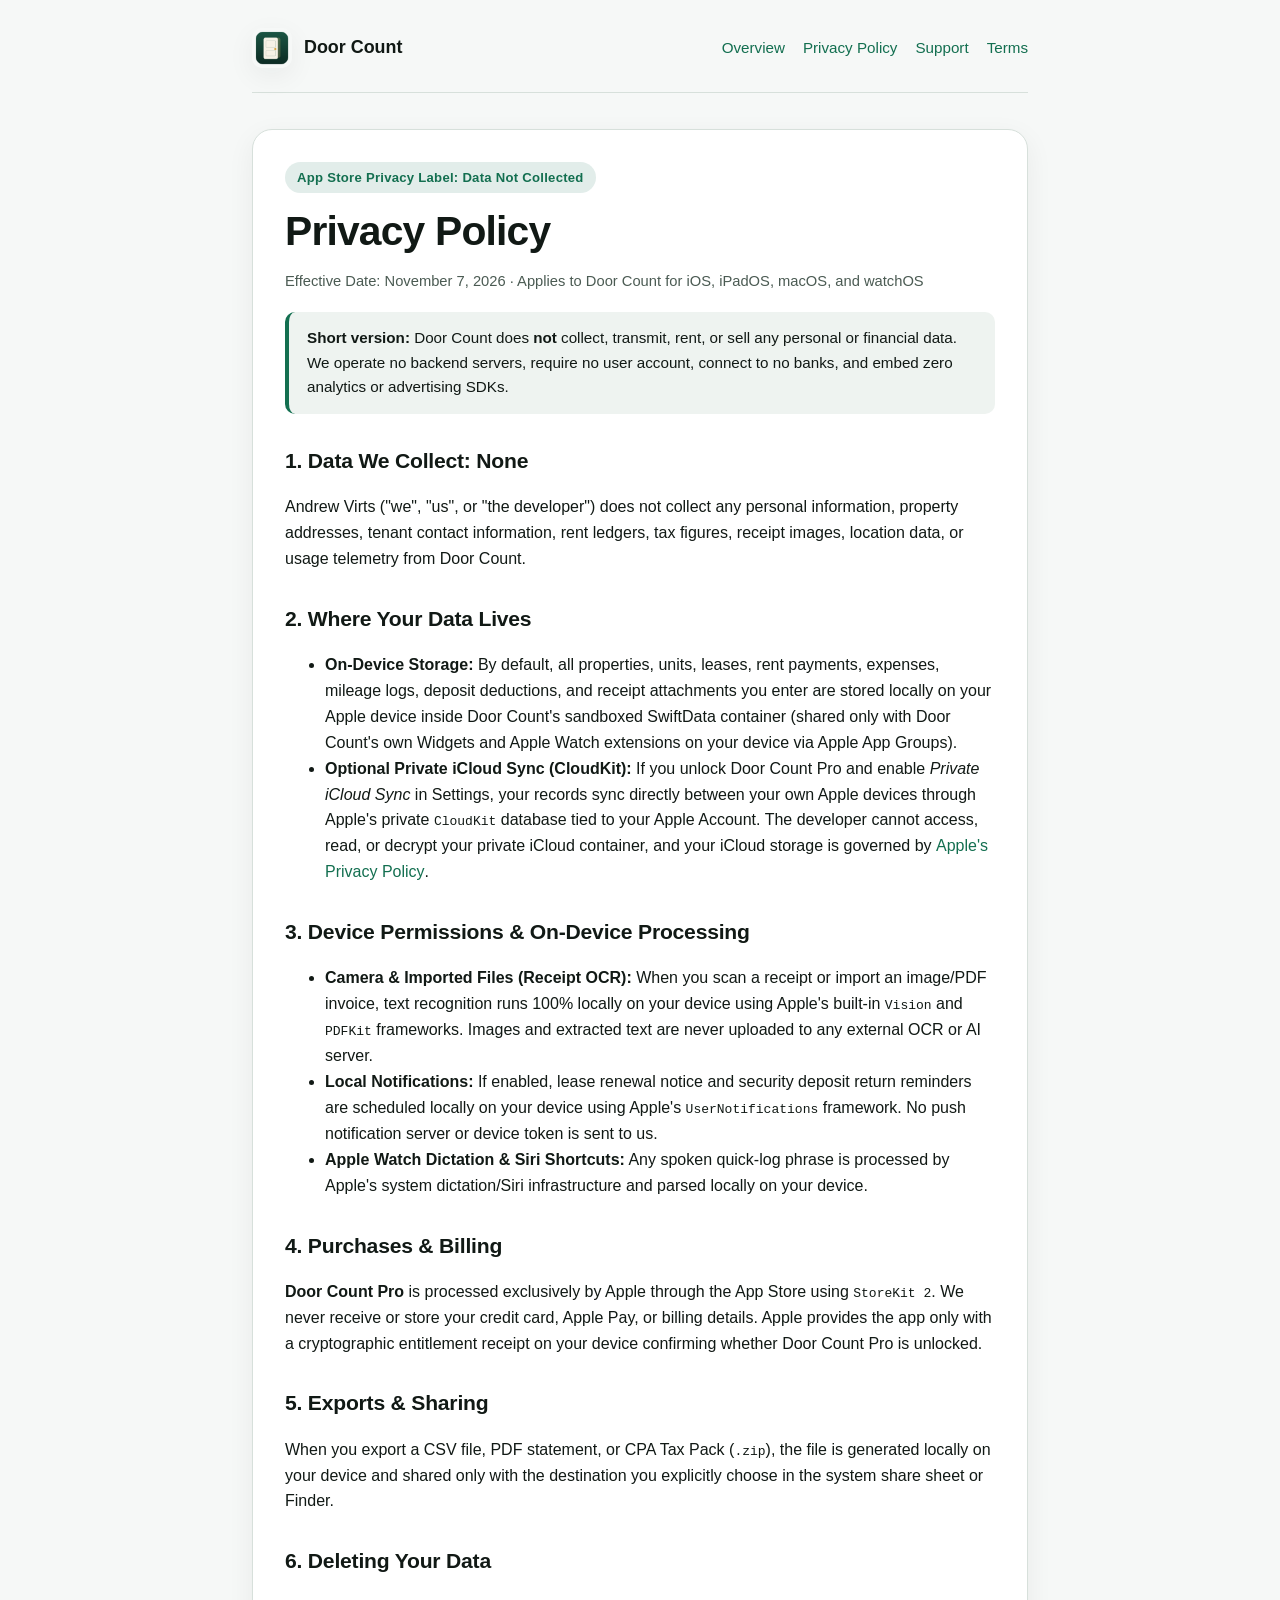
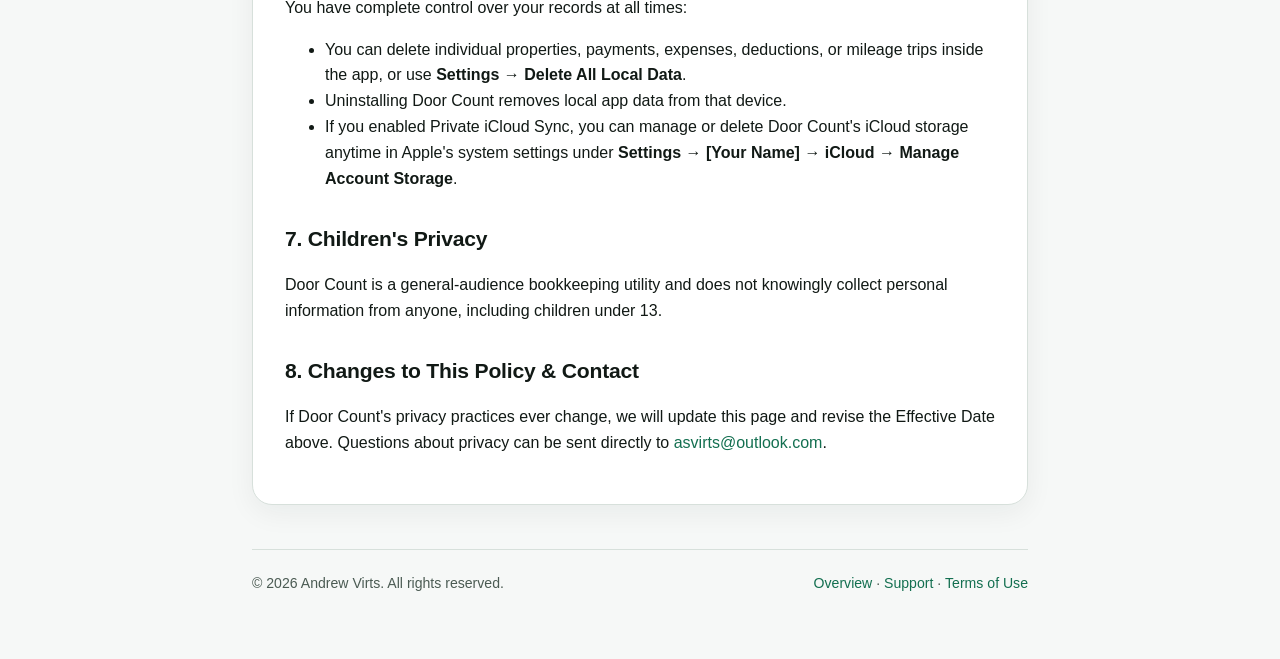
==== privacy.html @ 759b2ec0 "Publish Door Count privacy, support, terms & overview pages" ====
<!DOCTYPE html>
<html lang="en">
<head>
  <meta charset="utf-8">
  <meta name="viewport" content="width=device-width, initial-scale=1">
  <title>Privacy Policy — Door Count</title>
  <meta name="description" content="Privacy Policy for Door Count: Landlord &amp; Taxes on iPhone, iPad, Mac, and Apple Watch. Data Not Collected.">
  <link rel="icon" type="image/png" href="./app-icon.png">
  <link rel="stylesheet" href="./styles.css">
</head>
<body>
  <div class="container">
    <header class="nav">
      <a class="brand" href="./index.html">
        <img src="./app-icon.png" alt="Door Count app icon">
        <span>Door Count</span>
      </a>
      <nav class="links" aria-label="Primary">
        <a href="./index.html">Overview</a>
        <a href="./privacy.html">Privacy Policy</a>
        <a href="./support.html">Support</a>
        <a href="./terms.html">Terms</a>
      </nav>
    </header>

    <article class="prose">
      <span class="badge">App Store Privacy Label: Data Not Collected</span>
      <h1>Privacy Policy</h1>
      <p class="muted">Effective Date: November 7, 2026 · Applies to Door Count for iOS, iPadOS, macOS, and watchOS</p>

      <div class="callout">
        <strong>Short version:</strong> Door Count does <strong>not</strong> collect, transmit, rent, or sell any personal or financial data. We operate no backend servers, require no user account, connect to no banks, and embed zero analytics or advertising SDKs.
      </div>

      <h2>1. Data We Collect: None</h2>
      <p>
        Andrew Virts ("we", "us", or "the developer") does not collect any personal information, property addresses, tenant contact information, rent ledgers, tax figures, receipt images, location data, or usage telemetry from Door Count.
      </p>

      <h2>2. Where Your Data Lives</h2>
      <ul>
        <li><strong>On-Device Storage:</strong> By default, all properties, units, leases, rent payments, expenses, mileage logs, deposit deductions, and receipt attachments you enter are stored locally on your Apple device inside Door Count's sandboxed SwiftData container (shared only with Door Count's own Widgets and Apple Watch extensions on your device via Apple App Groups).</li>
        <li><strong>Optional Private iCloud Sync (CloudKit):</strong> If you unlock Door Count Pro and enable <em>Private iCloud Sync</em> in Settings, your records sync directly between your own Apple devices through Apple's private <code>CloudKit</code> database tied to your Apple Account. The developer cannot access, read, or decrypt your private iCloud container, and your iCloud storage is governed by <a href="https://www.apple.com/legal/privacy/" rel="noopener noreferrer">Apple's Privacy Policy</a>.</li>
      </ul>

      <h2>3. Device Permissions &amp; On-Device Processing</h2>
      <ul>
        <li><strong>Camera &amp; Imported Files (Receipt OCR):</strong> When you scan a receipt or import an image/PDF invoice, text recognition runs 100% locally on your device using Apple's built-in <code>Vision</code> and <code>PDFKit</code> frameworks. Images and extracted text are never uploaded to any external OCR or AI server.</li>
        <li><strong>Local Notifications:</strong> If enabled, lease renewal notice and security deposit return reminders are scheduled locally on your device using Apple's <code>UserNotifications</code> framework. No push notification server or device token is sent to us.</li>
        <li><strong>Apple Watch Dictation &amp; Siri Shortcuts:</strong> Any spoken quick-log phrase is processed by Apple's system dictation/Siri infrastructure and parsed locally on your device.</li>
      </ul>

      <h2>4. Purchases &amp; Billing</h2>
      <p>
        <strong>Door Count Pro</strong> is processed exclusively by Apple through the App Store using <code>StoreKit 2</code>. We never receive or store your credit card, Apple Pay, or billing details. Apple provides the app only with a cryptographic entitlement receipt on your device confirming whether Door Count Pro is unlocked.
      </p>

      <h2>5. Exports &amp; Sharing</h2>
      <p>
        When you export a CSV file, PDF statement, or CPA Tax Pack (<code>.zip</code>), the file is generated locally on your device and shared only with the destination you explicitly choose in the system share sheet or Finder.
      </p>

      <h2>6. Deleting Your Data</h2>
      <p>
        You have complete control over your records at all times:
      </p>
      <ul>
        <li>You can delete individual properties, payments, expenses, deductions, or mileage trips inside the app, or use <strong>Settings → Delete All Local Data</strong>.</li>
        <li>Uninstalling Door Count removes local app data from that device.</li>
        <li>If you enabled Private iCloud Sync, you can manage or delete Door Count's iCloud storage anytime in Apple's system settings under <strong>Settings → [Your Name] → iCloud → Manage Account Storage</strong>.</li>
      </ul>

      <h2>7. Children's Privacy</h2>
      <p>
        Door Count is a general-audience bookkeeping utility and does not knowingly collect personal information from anyone, including children under 13.
      </p>

      <h2>8. Changes to This Policy &amp; Contact</h2>
      <p>
        If Door Count's privacy practices ever change, we will update this page and revise the Effective Date above. Questions about privacy can be sent directly to <a href="mailto:asvirts@outlook.com?subject=Door%20Count%20Privacy">asvirts@outlook.com</a>.
      </p>
    </article>

    <footer>
      <span>&copy; 2026 Andrew Virts. All rights reserved.</span>
      <span>
        <a href="./index.html">Overview</a> ·
        <a href="./support.html">Support</a> ·
        <a href="./terms.html">Terms of Use</a>
      </span>
    </footer>
  </div>
</body>
</html>
---- styles.css ----
:root {
  color-scheme: light dark;
  --bg: #f6f8f7;
  --surface: #ffffff;
  --surface-muted: #eef3f0;
  --border: #d7e0db;
  --text: #111915;
  --text-muted: #4b5b53;
  --emerald: #136f50;
  --emerald-soft: rgba(19, 111, 80, 0.12);
  --brass: #b7791f;
  --shadow: 0 8px 28px rgba(13, 36, 26, 0.06);
}

@media (prefers-color-scheme: dark) {
  :root {
    --bg: #0c120f;
    --surface: #141d19;
    --surface-muted: #1b2721;
    --border: #26362e;
    --text: #edf3ef;
    --text-muted: #9cb0a5;
    --emerald: #34b385;
    --emerald-soft: rgba(52, 179, 133, 0.16);
    --brass: #e4a84b;
    --shadow: 0 10px 32px rgba(0, 0, 0, 0.35);
  }
}

* {
  box-sizing: border-box;
}

body {
  margin: 0;
  font-family: -apple-system, BlinkMacSystemFont, "SF Pro Text", "Segoe UI", Roboto, Helvetica, Arial, sans-serif;
  background: var(--bg);
  color: var(--text);
  line-height: 1.62;
  -webkit-font-smoothing: antialiased;
}

a {
  color: var(--emerald);
  text-decoration: none;
  font-weight: 500;
}

a:hover {
  text-decoration: underline;
}

.container {
  max-width: 820px;
  margin: 0 auto;
  padding: 28px 22px 64px;
}

header.nav {
  display: flex;
  align-items: center;
  justify-content: space-between;
  gap: 16px;
  padding-bottom: 24px;
  border-bottom: 1px solid var(--border);
  margin-bottom: 36px;
  flex-wrap: wrap;
}

.brand {
  display: flex;
  align-items: center;
  gap: 12px;
  color: var(--text);
  font-weight: 700;
  font-size: 1.12rem;
}

.brand:hover {
  text-decoration: none;
}

.brand img {
  width: 40px;
  height: 40px;
  border-radius: 10px;
  box-shadow: var(--shadow);
}

nav.links {
  display: flex;
  gap: 18px;
  flex-wrap: wrap;
  font-size: 0.95rem;
}

.hero {
  background: var(--surface);
  border: 1px solid var(--border);
  border-radius: 22px;
  padding: 36px 32px;
  box-shadow: var(--shadow);
  margin-bottom: 28px;
}

.badge {
  display: inline-block;
  background: var(--emerald-soft);
  color: var(--emerald);
  font-weight: 600;
  font-size: 0.82rem;
  letter-spacing: 0.02em;
  padding: 5px 12px;
  border-radius: 999px;
  margin-bottom: 14px;
}

h1 {
  font-size: clamp(1.85rem, 4vw, 2.55rem);
  line-height: 1.18;
  letter-spacing: -0.02em;
  margin: 0 0 12px;
}

h2 {
  font-size: 1.32rem;
  letter-spacing: -0.01em;
  margin: 30px 0 10px;
}

h3 {
  font-size: 1.06rem;
  margin: 20px 0 6px;
}

p.lead {
  font-size: 1.12rem;
  color: var(--text-muted);
  margin: 0 0 22px;
}

.grid {
  display: grid;
  grid-template-columns: repeat(auto-fit, minmax(235px, 1fr));
  gap: 16px;
  margin: 24px 0;
}

.card {
  background: var(--surface);
  border: 1px solid var(--border);
  border-radius: 16px;
  padding: 22px;
  box-shadow: var(--shadow);
}

.card h3 {
  margin-top: 0;
}

.card p {
  margin-bottom: 0;
  color: var(--text-muted);
  font-size: 0.95rem;
}

.prose {
  background: var(--surface);
  border: 1px solid var(--border);
  border-radius: 20px;
  padding: 32px;
  box-shadow: var(--shadow);
}

.prose p,
.prose li {
  color: var(--text);
}

.prose .muted {
  color: var(--text-muted);
  font-size: 0.92rem;
}

.callout {
  background: var(--surface-muted);
  border-left: 4px solid var(--emerald);
  padding: 14px 18px;
  border-radius: 10px;
  margin: 18px 0;
  font-size: 0.95rem;
}

table {
  width: 100%;
  border-collapse: collapse;
  margin: 18px 0;
  font-size: 0.94rem;
}

th,
td {
  text-align: left;
  padding: 11px 12px;
  border-bottom: 1px solid var(--border);
}

th {
  font-weight: 600;
  color: var(--text-muted);
}

footer {
  margin-top: 44px;
  padding-top: 22px;
  border-top: 1px solid var(--border);
  display: flex;
  justify-content: space-between;
  flex-wrap: wrap;
  gap: 12px;
  font-size: 0.88rem;
  color: var(--text-muted);
}
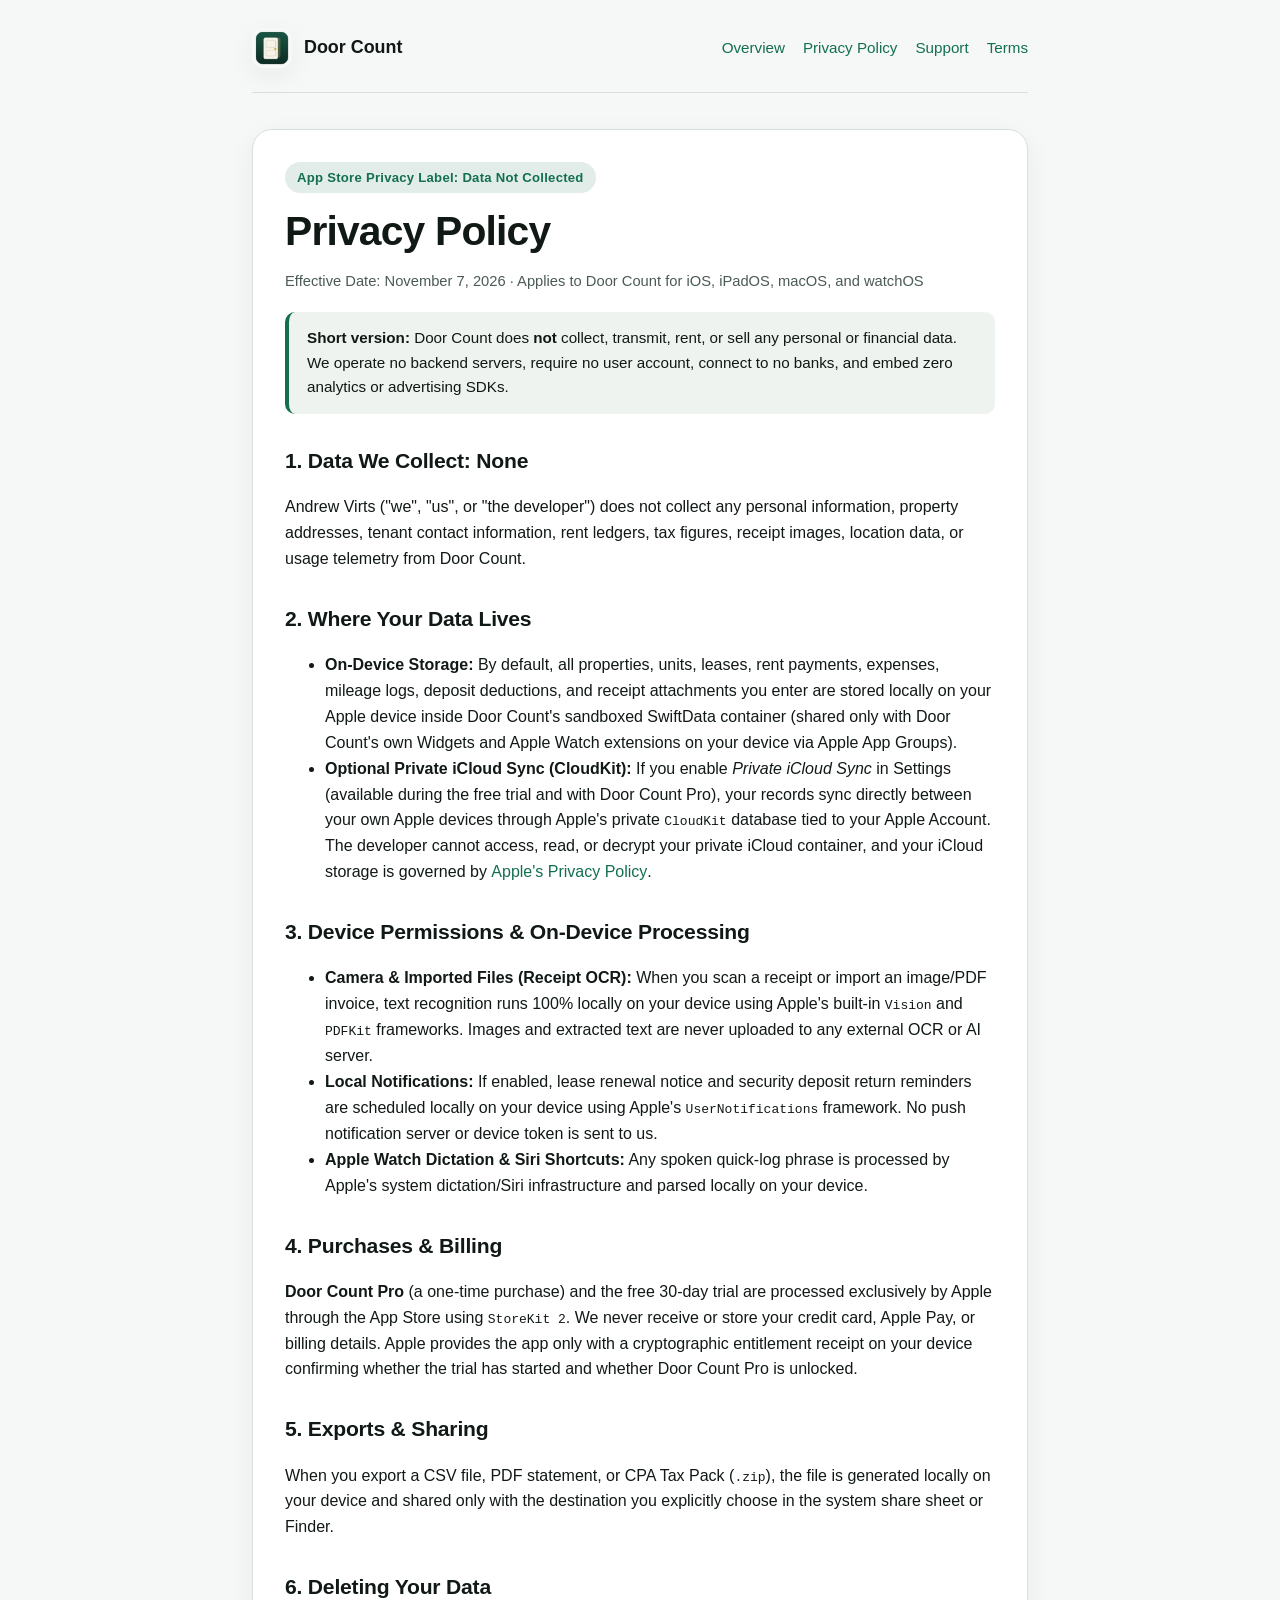
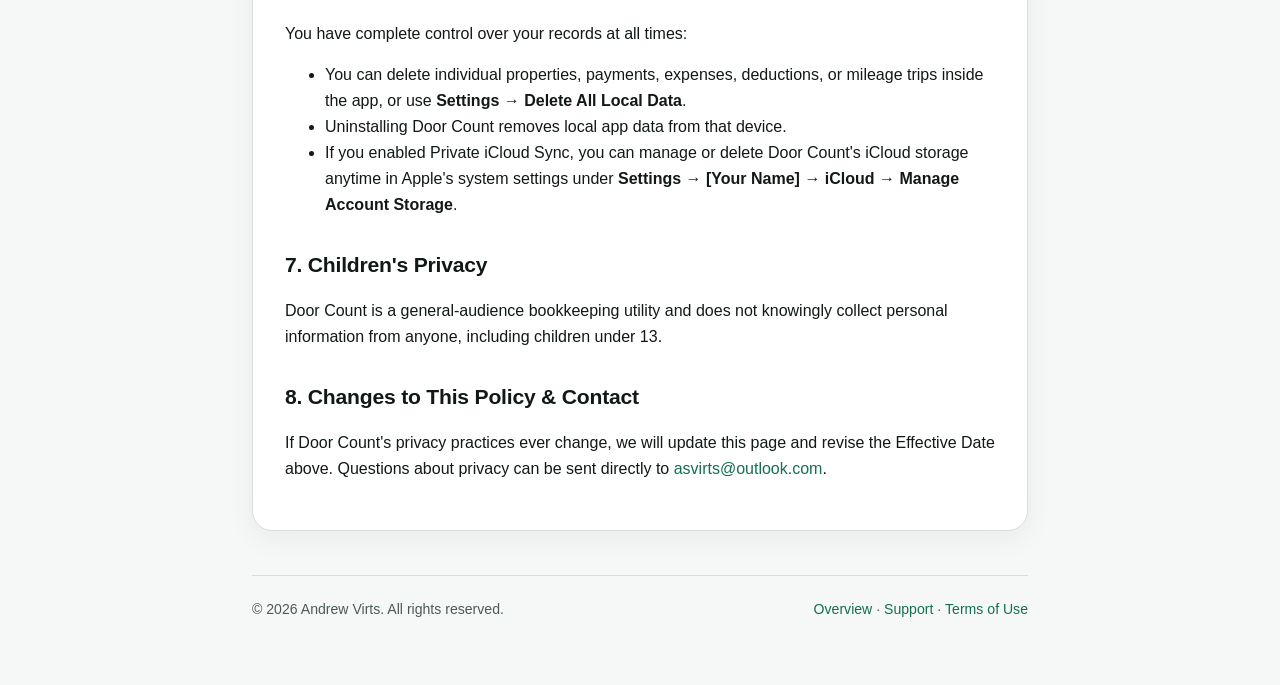
==== commit 9c20255f: "Update pages for the 30-day trial and one-time purchase Replaces the free tier and $29.99/year subsc" ====
--- a/privacy.html
+++ b/privacy.html
@@ -40,7 +40,7 @@
       <h2>2. Where Your Data Lives</h2>
       <ul>
         <li><strong>On-Device Storage:</strong> By default, all properties, units, leases, rent payments, expenses, mileage logs, deposit deductions, and receipt attachments you enter are stored locally on your Apple device inside Door Count's sandboxed SwiftData container (shared only with Door Count's own Widgets and Apple Watch extensions on your device via Apple App Groups).</li>
-        <li><strong>Optional Private iCloud Sync (CloudKit):</strong> If you unlock Door Count Pro and enable <em>Private iCloud Sync</em> in Settings, your records sync directly between your own Apple devices through Apple's private <code>CloudKit</code> database tied to your Apple Account. The developer cannot access, read, or decrypt your private iCloud container, and your iCloud storage is governed by <a href="https://www.apple.com/legal/privacy/" rel="noopener noreferrer">Apple's Privacy Policy</a>.</li>
+        <li><strong>Optional Private iCloud Sync (CloudKit):</strong> If you enable <em>Private iCloud Sync</em> in Settings (available during the free trial and with Door Count Pro), your records sync directly between your own Apple devices through Apple's private <code>CloudKit</code> database tied to your Apple Account. The developer cannot access, read, or decrypt your private iCloud container, and your iCloud storage is governed by <a href="https://www.apple.com/legal/privacy/" rel="noopener noreferrer">Apple's Privacy Policy</a>.</li>
       </ul>
 
       <h2>3. Device Permissions &amp; On-Device Processing</h2>
@@ -52,7 +52,7 @@
 
       <h2>4. Purchases &amp; Billing</h2>
       <p>
-        <strong>Door Count Pro</strong> is processed exclusively by Apple through the App Store using <code>StoreKit 2</code>. We never receive or store your credit card, Apple Pay, or billing details. Apple provides the app only with a cryptographic entitlement receipt on your device confirming whether Door Count Pro is unlocked.
+        <strong>Door Count Pro</strong> (a one-time purchase) and the free 30-day trial are processed exclusively by Apple through the App Store using <code>StoreKit 2</code>. We never receive or store your credit card, Apple Pay, or billing details. Apple provides the app only with a cryptographic entitlement receipt on your device confirming whether the trial has started and whether Door Count Pro is unlocked.
       </p>
 
       <h2>5. Exports &amp; Sharing</h2>
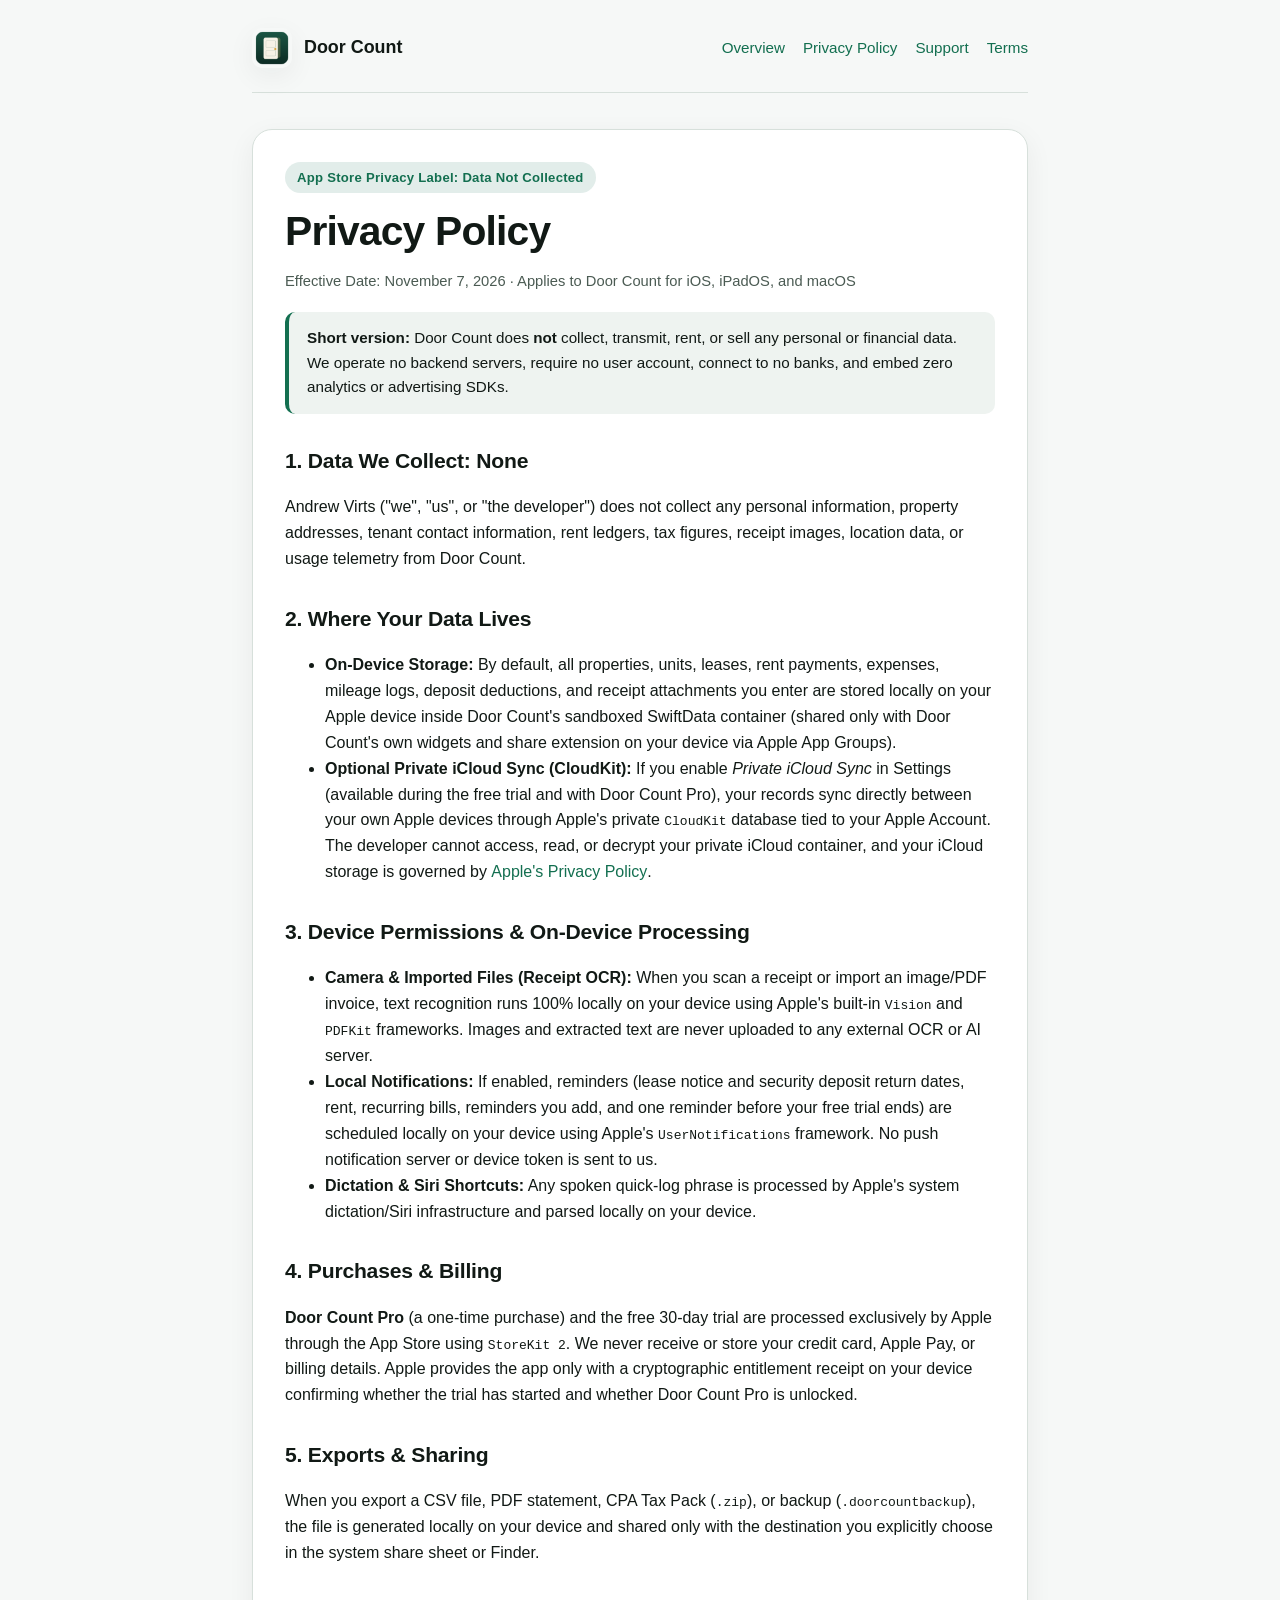
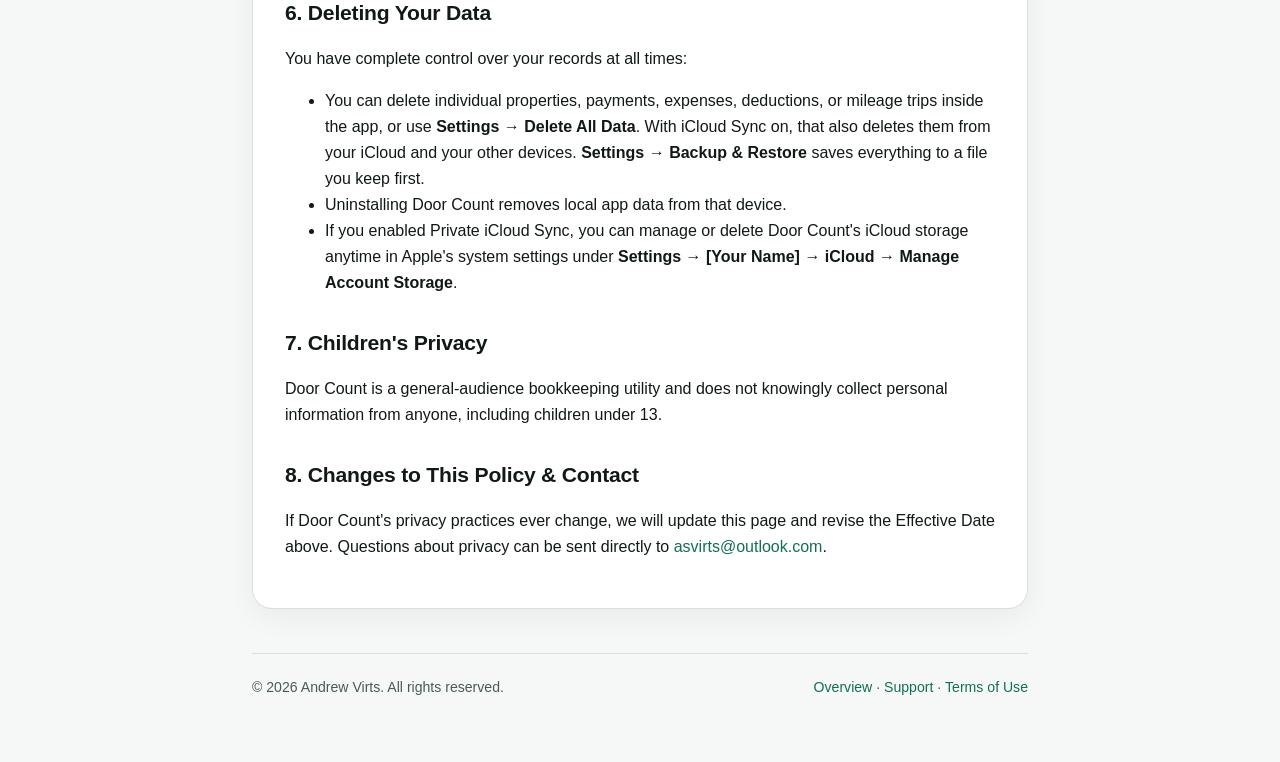
==== commit f94ca15e: "Update pages for 1.0: no Apple Watch, backups, trial reminder, offer codes Co-Authored-By: Claude Op" ====
--- a/privacy.html
+++ b/privacy.html
@@ -4,7 +4,7 @@
   <meta charset="utf-8">
   <meta name="viewport" content="width=device-width, initial-scale=1">
   <title>Privacy Policy — Door Count</title>
-  <meta name="description" content="Privacy Policy for Door Count: Landlord &amp; Taxes on iPhone, iPad, Mac, and Apple Watch. Data Not Collected.">
+  <meta name="description" content="Privacy Policy for Door Count: Landlord &amp; Taxes on iPhone, iPad, and Mac. Data Not Collected.">
   <link rel="icon" type="image/png" href="./app-icon.png">
   <link rel="stylesheet" href="./styles.css">
 </head>
@@ -26,7 +26,7 @@
     <article class="prose">
       <span class="badge">App Store Privacy Label: Data Not Collected</span>
       <h1>Privacy Policy</h1>
-      <p class="muted">Effective Date: November 7, 2026 · Applies to Door Count for iOS, iPadOS, macOS, and watchOS</p>
+      <p class="muted">Effective Date: November 7, 2026 · Applies to Door Count for iOS, iPadOS, and macOS</p>
 
       <div class="callout">
         <strong>Short version:</strong> Door Count does <strong>not</strong> collect, transmit, rent, or sell any personal or financial data. We operate no backend servers, require no user account, connect to no banks, and embed zero analytics or advertising SDKs.
@@ -39,15 +39,15 @@
 
       <h2>2. Where Your Data Lives</h2>
       <ul>
-        <li><strong>On-Device Storage:</strong> By default, all properties, units, leases, rent payments, expenses, mileage logs, deposit deductions, and receipt attachments you enter are stored locally on your Apple device inside Door Count's sandboxed SwiftData container (shared only with Door Count's own Widgets and Apple Watch extensions on your device via Apple App Groups).</li>
+        <li><strong>On-Device Storage:</strong> By default, all properties, units, leases, rent payments, expenses, mileage logs, deposit deductions, and receipt attachments you enter are stored locally on your Apple device inside Door Count's sandboxed SwiftData container (shared only with Door Count's own widgets and share extension on your device via Apple App Groups).</li>
         <li><strong>Optional Private iCloud Sync (CloudKit):</strong> If you enable <em>Private iCloud Sync</em> in Settings (available during the free trial and with Door Count Pro), your records sync directly between your own Apple devices through Apple's private <code>CloudKit</code> database tied to your Apple Account. The developer cannot access, read, or decrypt your private iCloud container, and your iCloud storage is governed by <a href="https://www.apple.com/legal/privacy/" rel="noopener noreferrer">Apple's Privacy Policy</a>.</li>
       </ul>
 
       <h2>3. Device Permissions &amp; On-Device Processing</h2>
       <ul>
         <li><strong>Camera &amp; Imported Files (Receipt OCR):</strong> When you scan a receipt or import an image/PDF invoice, text recognition runs 100% locally on your device using Apple's built-in <code>Vision</code> and <code>PDFKit</code> frameworks. Images and extracted text are never uploaded to any external OCR or AI server.</li>
-        <li><strong>Local Notifications:</strong> If enabled, lease renewal notice and security deposit return reminders are scheduled locally on your device using Apple's <code>UserNotifications</code> framework. No push notification server or device token is sent to us.</li>
-        <li><strong>Apple Watch Dictation &amp; Siri Shortcuts:</strong> Any spoken quick-log phrase is processed by Apple's system dictation/Siri infrastructure and parsed locally on your device.</li>
+        <li><strong>Local Notifications:</strong> If enabled, reminders (lease notice and security deposit return dates, rent, recurring bills, reminders you add, and one reminder before your free trial ends) are scheduled locally on your device using Apple's <code>UserNotifications</code> framework. No push notification server or device token is sent to us.</li>
+        <li><strong>Dictation &amp; Siri Shortcuts:</strong> Any spoken quick-log phrase is processed by Apple's system dictation/Siri infrastructure and parsed locally on your device.</li>
       </ul>
 
       <h2>4. Purchases &amp; Billing</h2>
@@ -57,7 +57,7 @@
 
       <h2>5. Exports &amp; Sharing</h2>
       <p>
-        When you export a CSV file, PDF statement, or CPA Tax Pack (<code>.zip</code>), the file is generated locally on your device and shared only with the destination you explicitly choose in the system share sheet or Finder.
+        When you export a CSV file, PDF statement, CPA Tax Pack (<code>.zip</code>), or backup (<code>.doorcountbackup</code>), the file is generated locally on your device and shared only with the destination you explicitly choose in the system share sheet or Finder.
       </p>
 
       <h2>6. Deleting Your Data</h2>
@@ -65,7 +65,7 @@
         You have complete control over your records at all times:
       </p>
       <ul>
-        <li>You can delete individual properties, payments, expenses, deductions, or mileage trips inside the app, or use <strong>Settings → Delete All Local Data</strong>.</li>
+        <li>You can delete individual properties, payments, expenses, deductions, or mileage trips inside the app, or use <strong>Settings → Delete All Data</strong>. With iCloud Sync on, that also deletes them from your iCloud and your other devices. <strong>Settings → Backup &amp; Restore</strong> saves everything to a file you keep first.</li>
         <li>Uninstalling Door Count removes local app data from that device.</li>
         <li>If you enabled Private iCloud Sync, you can manage or delete Door Count's iCloud storage anytime in Apple's system settings under <strong>Settings → [Your Name] → iCloud → Manage Account Storage</strong>.</li>
       </ul>
